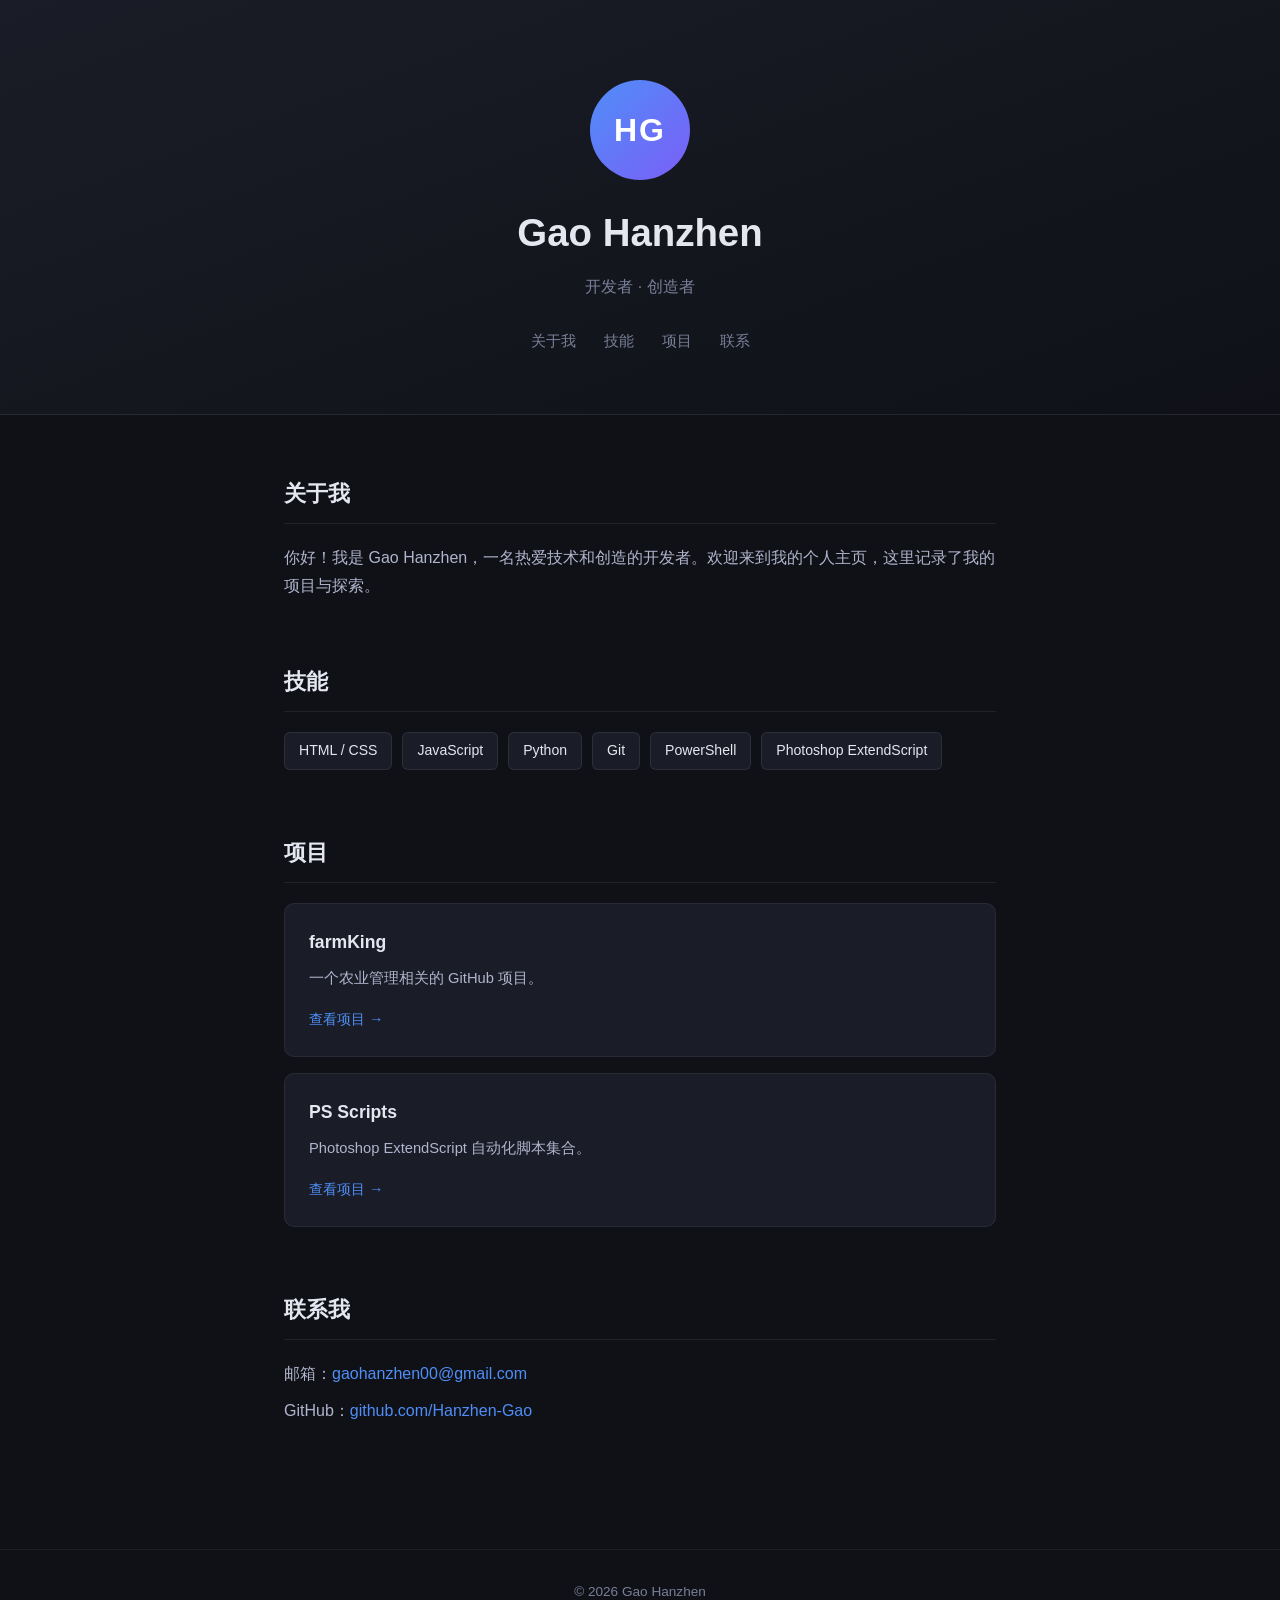
==== index.html @ 1c13c4ea "Initial personal portfolio page" ====
<!DOCTYPE html>
<html lang="zh-CN">
<head>
  <meta charset="UTF-8" />
  <meta name="viewport" content="width=device-width, initial-scale=1.0" />
  <title>Hanzhen Gao — 个人介绍</title>
  <link rel="stylesheet" href="style.css" />
</head>
<body>
  <header>
    <div class="avatar-wrapper">
      <div class="avatar-placeholder">HG</div>
    </div>
    <h1>Gao Hanzhen</h1>
    <p class="tagline">开发者 · 创造者</p>
    <nav>
      <a href="#about">关于我</a>
      <a href="#skills">技能</a>
      <a href="#projects">项目</a>
      <a href="#contact">联系</a>
    </nav>
  </header>

  <main>
    <section id="about">
      <h2>关于我</h2>
      <p>你好！我是 Gao Hanzhen，一名热爱技术和创造的开发者。欢迎来到我的个人主页，这里记录了我的项目与探索。</p>
    </section>

    <section id="skills">
      <h2>技能</h2>
      <div class="skill-grid">
        <span class="skill-tag">HTML / CSS</span>
        <span class="skill-tag">JavaScript</span>
        <span class="skill-tag">Python</span>
        <span class="skill-tag">Git</span>
        <span class="skill-tag">PowerShell</span>
        <span class="skill-tag">Photoshop ExtendScript</span>
      </div>
    </section>

    <section id="projects">
      <h2>项目</h2>
      <div class="project-card">
        <h3>farmKing</h3>
        <p>一个农业管理相关的 GitHub 项目。</p>
        <a href="https://github.com/Hanzhen-Gao/farmKing" target="_blank">查看项目 →</a>
      </div>
      <div class="project-card">
        <h3>PS Scripts</h3>
        <p>Photoshop ExtendScript 自动化脚本集合。</p>
        <a href="https://github.com/Hanzhen-Gao/ps-scripts" target="_blank">查看项目 →</a>
      </div>
    </section>

    <section id="contact">
      <h2>联系我</h2>
      <p>邮箱：<a href="mailto:gaohanzhen00@gmail.com">gaohanzhen00@gmail.com</a></p>
      <p>GitHub：<a href="https://github.com/Hanzhen-Gao" target="_blank">github.com/Hanzhen-Gao</a></p>
    </section>
  </main>

  <footer>
    <p>© 2026 Gao Hanzhen</p>
  </footer>
</body>
</html>
---- style.css ----
*, *::before, *::after {
  box-sizing: border-box;
  margin: 0;
  padding: 0;
}

:root {
  --accent: #4f8ef7;
  --bg: #0f1117;
  --surface: #1a1d27;
  --text: #e4e6f0;
  --muted: #7a7f99;
}

body {
  font-family: -apple-system, BlinkMacSystemFont, "Segoe UI", sans-serif;
  background: var(--bg);
  color: var(--text);
  line-height: 1.7;
}

/* Header */
header {
  text-align: center;
  padding: 80px 24px 60px;
  background: linear-gradient(160deg, #1a1d27 0%, #0f1117 100%);
  border-bottom: 1px solid #ffffff10;
}

.avatar-wrapper {
  margin-bottom: 20px;
}

.avatar-placeholder {
  width: 100px;
  height: 100px;
  border-radius: 50%;
  background: linear-gradient(135deg, var(--accent), #7b5ef8);
  display: inline-flex;
  align-items: center;
  justify-content: center;
  font-size: 2rem;
  font-weight: 700;
  color: #fff;
  letter-spacing: 2px;
}

header h1 {
  font-size: 2.4rem;
  font-weight: 700;
  margin-bottom: 8px;
}

.tagline {
  color: var(--muted);
  font-size: 1rem;
  margin-bottom: 28px;
}

nav {
  display: flex;
  justify-content: center;
  gap: 28px;
  flex-wrap: wrap;
}

nav a {
  color: var(--muted);
  text-decoration: none;
  font-size: 0.95rem;
  transition: color 0.2s;
}

nav a:hover {
  color: var(--accent);
}

/* Main */
main {
  max-width: 760px;
  margin: 0 auto;
  padding: 60px 24px;
}

section {
  margin-bottom: 64px;
}

section h2 {
  font-size: 1.4rem;
  font-weight: 600;
  margin-bottom: 20px;
  color: var(--text);
  padding-bottom: 10px;
  border-bottom: 1px solid #ffffff12;
}

section p {
  color: #b0b4cc;
  font-size: 1rem;
}

/* Skills */
.skill-grid {
  display: flex;
  flex-wrap: wrap;
  gap: 10px;
}

.skill-tag {
  background: var(--surface);
  border: 1px solid #ffffff14;
  border-radius: 6px;
  padding: 6px 14px;
  font-size: 0.88rem;
  color: var(--text);
}

/* Projects */
.project-card {
  background: var(--surface);
  border: 1px solid #ffffff10;
  border-radius: 10px;
  padding: 24px;
  margin-bottom: 16px;
  transition: border-color 0.2s;
}

.project-card:hover {
  border-color: var(--accent);
}

.project-card h3 {
  font-size: 1.1rem;
  margin-bottom: 8px;
}

.project-card p {
  font-size: 0.92rem;
  margin-bottom: 14px;
}

.project-card a {
  color: var(--accent);
  text-decoration: none;
  font-size: 0.9rem;
}

.project-card a:hover {
  text-decoration: underline;
}

/* Contact */
#contact p {
  margin-bottom: 10px;
}

#contact a {
  color: var(--accent);
  text-decoration: none;
}

#contact a:hover {
  text-decoration: underline;
}

/* Footer */
footer {
  text-align: center;
  padding: 30px 24px;
  color: var(--muted);
  font-size: 0.85rem;
  border-top: 1px solid #ffffff10;
}
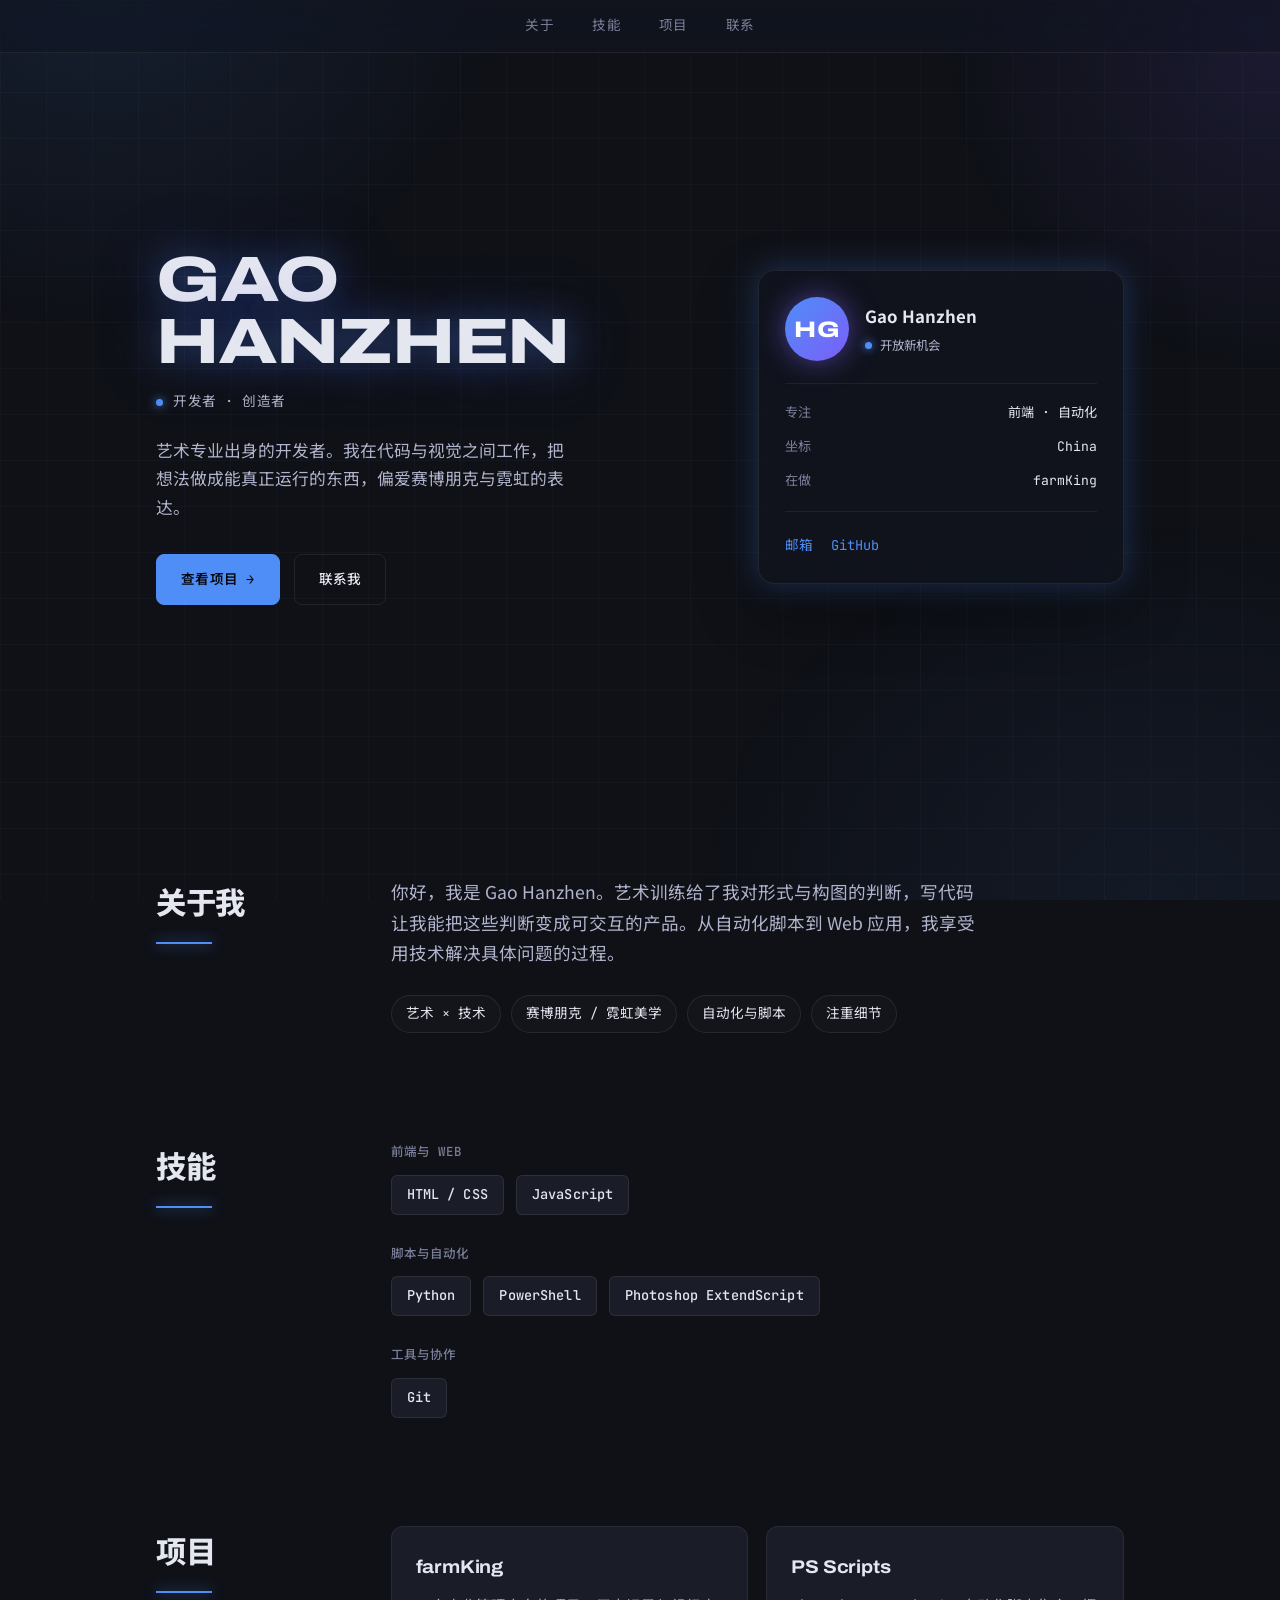
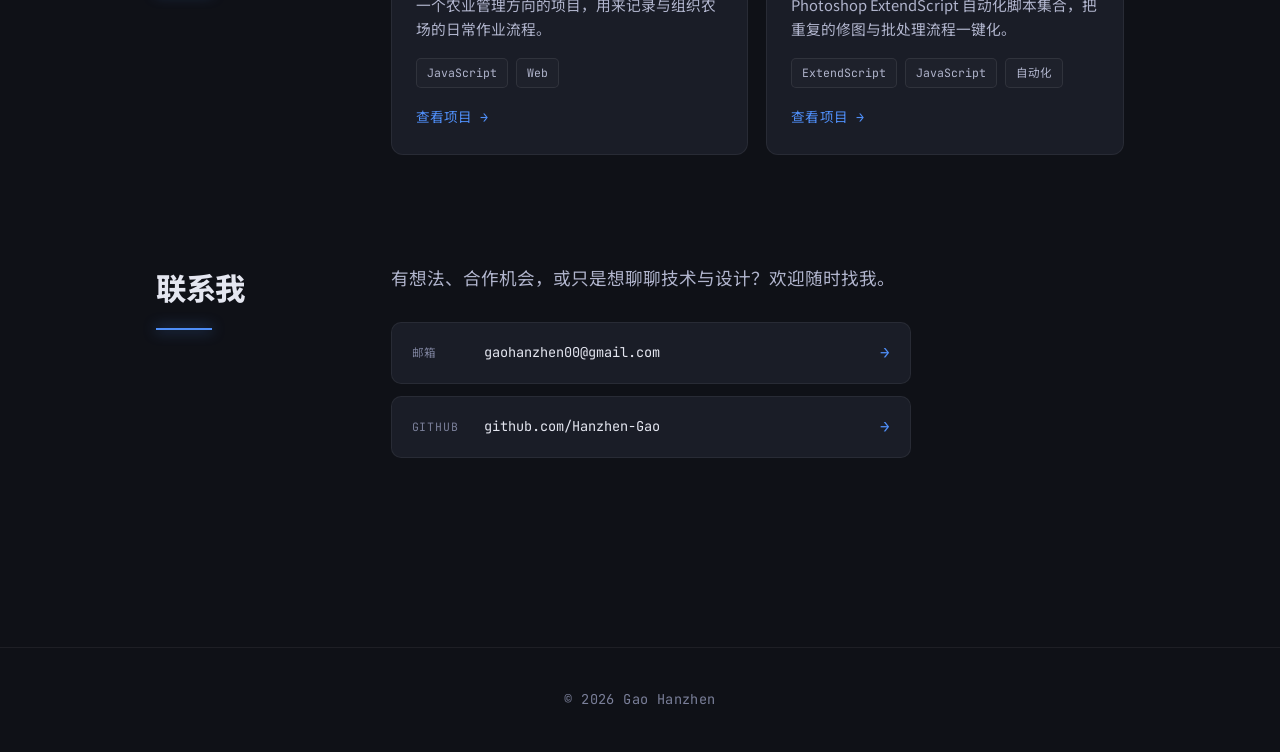
==== commit a19a624d: "重设计个人主页：Electric Canvas 设计系统与布局重构 - 字体系统：Archivo expanded 标题 / 思源黑体正文 / JetBrains Mono 标签 - 赛博朋克视觉：霓" ====
--- a/index.html
+++ b/index.html
@@ -3,65 +3,35 @@
 <head>
   <meta charset="UTF-8" />
   <meta name="viewport" content="width=device-width, initial-scale=1.0" />
-  <title>Hanzhen Gao — 个人介绍</title>
-  <link rel="stylesheet" href="style.css" />
+  <title>Hanzhen Gao</title>
+
+  <link rel="preconnect" href="https://fonts.googleapis.com" />
+  <link rel="preconnect" href="https://fonts.gstatic.com" crossorigin />
+  <link
+    rel="stylesheet"
+    href="https://fonts.googleapis.com/css2?family=Archivo:wdth,wght@62.5..125,100..900&family=JetBrains+Mono:wght@400;500;700&family=Noto+Sans+SC:wght@400;500;700;900&display=swap"
+  />
+
+  <link rel="stylesheet" href="css/variables.css" />
+  <link rel="stylesheet" href="css/base.css" />
+  <link rel="stylesheet" href="css/header.css" />
+  <link rel="stylesheet" href="css/sections.css" />
+  <link rel="stylesheet" href="css/components/button.css" />
+  <link rel="stylesheet" href="css/components/skill-tag.css" />
+  <link rel="stylesheet" href="css/components/project-card.css" />
+
+  <script type="module" src="js/main.js"></script>
 </head>
 <body>
-  <header>
-    <div class="avatar-wrapper">
-      <div class="avatar-placeholder">HG</div>
-    </div>
-    <h1>Gao Hanzhen</h1>
-    <p class="tagline">开发者 · 创造者</p>
-    <nav>
-      <a href="#about">关于我</a>
-      <a href="#skills">技能</a>
-      <a href="#projects">项目</a>
-      <a href="#contact">联系</a>
-    </nav>
-  </header>
+  <header></header>
 
   <main>
-    <section id="about">
-      <h2>关于我</h2>
-      <p>你好！我是 Gao Hanzhen，一名热爱技术和创造的开发者。欢迎来到我的个人主页，这里记录了我的项目与探索。</p>
-    </section>
-
-    <section id="skills">
-      <h2>技能</h2>
-      <div class="skill-grid">
-        <span class="skill-tag">HTML / CSS</span>
-        <span class="skill-tag">JavaScript</span>
-        <span class="skill-tag">Python</span>
-        <span class="skill-tag">Git</span>
-        <span class="skill-tag">PowerShell</span>
-        <span class="skill-tag">Photoshop ExtendScript</span>
-      </div>
-    </section>
-
-    <section id="projects">
-      <h2>项目</h2>
-      <div class="project-card">
-        <h3>farmKing</h3>
-        <p>一个农业管理相关的 GitHub 项目。</p>
-        <a href="https://github.com/Hanzhen-Gao/farmKing" target="_blank">查看项目 →</a>
-      </div>
-      <div class="project-card">
-        <h3>PS Scripts</h3>
-        <p>Photoshop ExtendScript 自动化脚本集合。</p>
-        <a href="https://github.com/Hanzhen-Gao/ps-scripts" target="_blank">查看项目 →</a>
-      </div>
-    </section>
-
-    <section id="contact">
-      <h2>联系我</h2>
-      <p>邮箱：<a href="mailto:gaohanzhen00@gmail.com">gaohanzhen00@gmail.com</a></p>
-      <p>GitHub：<a href="https://github.com/Hanzhen-Gao" target="_blank">github.com/Hanzhen-Gao</a></p>
-    </section>
+    <section id="about"></section>
+    <section id="skills"></section>
+    <section id="projects"></section>
+    <section id="contact"></section>
   </main>
 
-  <footer>
-    <p>© 2026 Gao Hanzhen</p>
-  </footer>
+  <footer><p></p></footer>
 </body>
 </html>
--- a/css/variables.css
+++ b/css/variables.css
@@ -0,0 +1,41 @@
+:root {
+  /* Colors */
+  --accent:  #4f8ef7;
+  --accent2: #7b5ef8;
+  --bg:      #0f1117;
+  --surface: #1a1d27;
+  --text:    #e4e6f0;
+  --muted:   #7a7f99;
+  --subtle:  #b0b4cc;
+  --border:  #ffffff10;
+  --border2: #ffffff14;
+
+  /* Typography — families */
+  --font-display: "Archivo", "Noto Sans SC", -apple-system, BlinkMacSystemFont, "Segoe UI", sans-serif;
+  --font-sans:    "Noto Sans SC", -apple-system, BlinkMacSystemFont, "Segoe UI", sans-serif;
+  --font-mono:    "JetBrains Mono", "Noto Sans SC", ui-monospace, "Cascadia Code", Consolas, monospace;
+
+  /* Typography — fluid scale (1.333 perfect fourth, strong contrast) */
+  --text-display: clamp(2.5rem, 7vw, 4rem);
+  --text-h2:      clamp(1.5rem, 3.2vw, 1.9rem);
+  --text-h3:      1.15rem;
+  --text-body:    1rem;
+  --text-label:   0.85rem;
+
+  /* Glow & effects */
+  --glow-blue:        0 0 32px rgba(79, 142, 247, 0.30);
+  --glow-blue-strong: 0 0 64px rgba(79, 142, 247, 0.45);
+  --glow-violet:      0 0 48px rgba(123, 94, 248, 0.35);
+  --grid-line:        rgba(123, 142, 200, 0.045);
+  --glass-bg:         rgba(18, 21, 31, 0.62);
+
+  /* Motion */
+  --ease-out-quart: cubic-bezier(0.25, 1, 0.5, 1);
+  --ease-out-expo:  cubic-bezier(0.16, 1, 0.3, 1);
+  --dur-fast: 0.2s;
+  --dur-med:  0.4s;
+
+  /* Spacing */
+  --section-gap: clamp(72px, 12vh, 140px);
+  --card-padding: 28px;
+}
--- a/css/base.css
+++ b/css/base.css
@@ -0,0 +1,104 @@
+*, *::before, *::after {
+  box-sizing: border-box;
+  margin: 0;
+  padding: 0;
+}
+
+html {
+  scroll-behavior: smooth;
+}
+
+body {
+  font-family: var(--font-sans);
+  font-size: var(--text-body);
+  background: var(--bg);
+  color: var(--text);
+  line-height: 1.75;
+  -webkit-font-smoothing: antialiased;
+  text-rendering: optimizeLegibility;
+  overflow-x: hidden;
+}
+
+/* Cyberpunk screen layer: corner neon bloom + faint scan grid, fixed behind content */
+body::before {
+  content: "";
+  position: fixed;
+  inset: 0;
+  z-index: -1;
+  pointer-events: none;
+  background:
+    radial-gradient(55vw 55vw at 8% -10%, rgba(79, 142, 247, 0.13), transparent 60%),
+    radial-gradient(48vw 48vw at 100% 4%, rgba(123, 94, 248, 0.12), transparent 55%),
+    radial-gradient(60vw 50vw at 90% 100%, rgba(79, 142, 247, 0.07), transparent 60%),
+    linear-gradient(var(--grid-line) 1px, transparent 1px),
+    linear-gradient(90deg, var(--grid-line) 1px, transparent 1px);
+  background-size: 100% 100%, 100% 100%, 100% 100%, 46px 46px, 46px 46px;
+}
+
+main {
+  max-width: 1080px;
+  margin: 0 auto;
+  padding: clamp(40px, 6vw, 80px) clamp(24px, 5vw, 56px) clamp(64px, 9vh, 110px);
+}
+
+/* Asymmetric section grid: sticky title column on the left, content on the right */
+section {
+  display: grid;
+  grid-template-columns: minmax(150px, 0.55fr) minmax(0, 2.2fr);
+  gap: clamp(20px, 4vw, 56px);
+  align-items: start;
+  margin-bottom: var(--section-gap);
+  scroll-margin-top: 96px;
+}
+
+.section-head {
+  position: sticky;
+  top: 96px;
+}
+
+section h2 {
+  position: relative;
+  font-family: var(--font-display);
+  font-size: var(--text-h2);
+  font-weight: 800;
+  font-stretch: 125%;
+  letter-spacing: -0.01em;
+  text-transform: uppercase;
+  color: var(--text);
+  padding-bottom: 14px;
+  text-wrap: balance;
+}
+
+/* Neon underline accent — a short glowing rule, not a full divider */
+section h2::after {
+  content: "";
+  position: absolute;
+  left: 0;
+  bottom: 0;
+  width: 56px;
+  height: 2px;
+  background: var(--accent);
+  box-shadow: 0 0 14px rgba(79, 142, 247, 0.85);
+}
+
+footer {
+  text-align: center;
+  padding: 40px 24px;
+  font-family: var(--font-mono);
+  color: var(--muted);
+  font-size: var(--text-label);
+  letter-spacing: 0.03em;
+  border-top: 1px solid var(--border);
+}
+
+@media (max-width: 760px) {
+  section {
+    grid-template-columns: 1fr;
+    gap: 18px;
+  }
+
+  .section-head {
+    position: static;
+    top: auto;
+  }
+}
--- a/css/header.css
+++ b/css/header.css
@@ -0,0 +1,234 @@
+/* ============ HERO: two-column asymmetric split ============ */
+header {
+  position: relative;
+  max-width: 1080px;
+  margin: 0 auto;
+  min-height: clamp(560px, 90vh, 800px);
+  display: flex;
+  align-items: center;
+  padding: clamp(120px, 16vh, 180px) clamp(24px, 5vw, 56px) clamp(64px, 10vh, 110px);
+}
+
+.hero-inner {
+  display: grid;
+  grid-template-columns: 1.25fr 0.85fr;
+  gap: clamp(36px, 5vw, 80px);
+  align-items: center;
+  width: 100%;
+}
+
+/* ---- left column: the lead ---- */
+.hero-lead h1 {
+  font-family: var(--font-display);
+  font-size: var(--text-display);
+  font-weight: 800;
+  font-stretch: 125%;
+  letter-spacing: -0.02em;
+  line-height: 0.98;
+  text-transform: uppercase;
+  text-wrap: balance;
+  margin-bottom: 16px;
+  text-shadow: 0 0 38px rgba(79, 142, 247, 0.42), 0 0 80px rgba(123, 94, 248, 0.22);
+}
+
+.tagline {
+  font-family: var(--font-mono);
+  color: var(--subtle);
+  font-size: var(--text-label);
+  letter-spacing: 0.04em;
+  margin-bottom: 22px;
+}
+
+.tagline::before {
+  content: "";
+  display: inline-block;
+  width: 7px;
+  height: 7px;
+  border-radius: 50%;
+  background: var(--accent);
+  box-shadow: 0 0 10px var(--accent);
+  margin-right: 10px;
+  vertical-align: middle;
+}
+
+.hero-intro {
+  color: var(--subtle);
+  font-size: 1.05rem;
+  line-height: 1.7;
+  max-width: 46ch;
+  margin-bottom: 32px;
+}
+
+.hero-actions {
+  display: flex;
+  gap: 14px;
+  flex-wrap: wrap;
+}
+
+/* ---- right column: frosted status panel ---- */
+.hero-panel {
+  background: var(--glass-bg);
+  backdrop-filter: blur(16px) saturate(150%);
+  -webkit-backdrop-filter: blur(16px) saturate(150%);
+  border: 1px solid var(--border2);
+  border-radius: 16px;
+  padding: 26px;
+  display: flex;
+  flex-direction: column;
+  gap: 22px;
+  box-shadow: var(--glow-blue), 0 24px 60px rgba(0, 0, 0, 0.45);
+}
+
+.hero-panel-head {
+  display: flex;
+  align-items: center;
+  gap: 16px;
+}
+
+.avatar-wrapper {
+  flex: none;
+  margin: 0;
+}
+
+.avatar-placeholder {
+  width: 64px;
+  height: 64px;
+  border-radius: 50%;
+  background: linear-gradient(135deg, var(--accent), var(--accent2));
+  display: inline-flex;
+  align-items: center;
+  justify-content: center;
+  font-family: var(--font-display);
+  font-size: 1.4rem;
+  font-weight: 800;
+  font-stretch: 125%;
+  color: #fff;
+  letter-spacing: 1px;
+  box-shadow: 0 0 28px rgba(123, 94, 248, 0.55);
+}
+
+.avatar-img {
+  width: 64px;
+  height: 64px;
+  border-radius: 50%;
+  object-fit: cover;
+  border: 1px solid var(--border2);
+  box-shadow: 0 0 28px rgba(79, 142, 247, 0.5);
+}
+
+.hero-panel-id {
+  display: flex;
+  flex-direction: column;
+  gap: 4px;
+}
+
+.hero-panel-name {
+  font-weight: 700;
+  font-size: 1.05rem;
+  color: var(--text);
+}
+
+.hero-panel-status {
+  font-family: var(--font-mono);
+  font-size: 0.78rem;
+  color: var(--subtle);
+  display: inline-flex;
+  align-items: center;
+}
+
+.status-dot {
+  flex: none;
+  display: inline-block;
+  width: 7px;
+  height: 7px;
+  border-radius: 50%;
+  background: var(--accent);
+  box-shadow: 0 0 8px var(--accent);
+  margin-right: 8px;
+}
+
+.hero-panel-info {
+  display: flex;
+  flex-direction: column;
+  gap: 11px;
+  border-top: 1px solid var(--border);
+  border-bottom: 1px solid var(--border);
+  padding: 18px 0;
+  margin: 0;
+}
+
+.info-row {
+  display: flex;
+  justify-content: space-between;
+  align-items: baseline;
+  font-family: var(--font-mono);
+  font-size: 0.82rem;
+  margin: 0;
+}
+
+.info-row dt {
+  color: var(--muted);
+}
+
+.info-row dd {
+  color: var(--text);
+  margin: 0;
+}
+
+.hero-panel-links {
+  display: flex;
+  gap: 18px;
+}
+
+.hero-panel-links a {
+  font-family: var(--font-mono);
+  font-size: var(--text-label);
+  color: var(--accent);
+  text-decoration: none;
+  transition: text-shadow var(--dur-fast) var(--ease-out-quart);
+}
+
+.hero-panel-links a:hover {
+  text-shadow: 0 0 12px rgba(79, 142, 247, 0.7);
+}
+
+/* ============ NAV: fixed frosted-glass bar ============ */
+nav {
+  position: fixed;
+  top: 0;
+  left: 0;
+  right: 0;
+  z-index: 100;
+  display: flex;
+  justify-content: center;
+  gap: clamp(18px, 3vw, 40px);
+  padding: 14px clamp(20px, 5vw, 56px);
+  background: var(--glass-bg);
+  backdrop-filter: blur(14px) saturate(160%);
+  -webkit-backdrop-filter: blur(14px) saturate(160%);
+  border-bottom: 1px solid var(--border);
+  flex-wrap: wrap;
+}
+
+nav a {
+  font-family: var(--font-mono);
+  color: var(--muted);
+  text-decoration: none;
+  font-size: var(--text-label);
+  letter-spacing: 0.02em;
+  transition: color var(--dur-fast) var(--ease-out-quart),
+              text-shadow var(--dur-fast) var(--ease-out-quart);
+}
+
+nav a:hover {
+  color: var(--accent);
+  text-shadow: 0 0 12px rgba(79, 142, 247, 0.7);
+}
+
+/* ============ responsive ============ */
+@media (max-width: 880px) {
+  .hero-inner {
+    grid-template-columns: 1fr;
+    gap: 36px;
+  }
+}
--- a/css/sections.css
+++ b/css/sections.css
@@ -0,0 +1,110 @@
+/* ============ ABOUT ============ */
+.about-lead {
+  font-size: 1.1rem;
+  color: var(--subtle);
+  max-width: 60ch;
+  margin-bottom: 26px;
+}
+
+.trait-list {
+  list-style: none;
+  display: flex;
+  flex-wrap: wrap;
+  gap: 10px;
+}
+
+.trait {
+  font-family: var(--font-mono);
+  font-size: var(--text-label);
+  color: var(--text);
+  padding: 6px 14px;
+  border: 1px solid var(--border2);
+  border-radius: 999px;
+  background: rgba(255, 255, 255, 0.02);
+}
+
+/* ============ SKILLS ============ */
+.skill-groups {
+  display: flex;
+  flex-direction: column;
+  gap: 28px;
+}
+
+.skill-group-name {
+  font-family: var(--font-mono);
+  font-size: 0.78rem;
+  font-weight: 500;
+  text-transform: uppercase;
+  letter-spacing: 0.08em;
+  color: var(--muted);
+  margin-bottom: 12px;
+}
+
+/* ============ PROJECTS ============ */
+.project-grid {
+  display: grid;
+  grid-template-columns: repeat(auto-fit, minmax(260px, 1fr));
+  gap: 18px;
+}
+
+/* ============ CONTACT ============ */
+.contact-intro {
+  font-size: 1.1rem;
+  color: var(--subtle);
+  max-width: 52ch;
+  margin-bottom: 28px;
+}
+
+.contact-links {
+  display: flex;
+  flex-direction: column;
+  gap: 12px;
+  max-width: 520px;
+}
+
+.contact-link {
+  display: flex;
+  align-items: center;
+  gap: 16px;
+  padding: 16px 20px;
+  border: 1px solid var(--border);
+  border-radius: 10px;
+  background: var(--surface);
+  text-decoration: none;
+  transition: border-color var(--dur-fast) var(--ease-out-quart),
+              box-shadow var(--dur-med) var(--ease-out-quart),
+              transform var(--dur-med) var(--ease-out-quart);
+}
+
+.contact-link:hover {
+  border-color: var(--accent);
+  box-shadow: var(--glow-blue);
+  transform: translateX(4px);
+}
+
+.contact-link-label {
+  font-family: var(--font-mono);
+  font-size: 0.72rem;
+  text-transform: uppercase;
+  letter-spacing: 0.08em;
+  color: var(--muted);
+  min-width: 56px;
+}
+
+.contact-link-text {
+  font-family: var(--font-mono);
+  font-size: var(--text-label);
+  color: var(--text);
+  flex: 1;
+  word-break: break-all;
+}
+
+.contact-link-arrow {
+  color: var(--accent);
+  font-family: var(--font-mono);
+  transition: transform var(--dur-fast) var(--ease-out-quart);
+}
+
+.contact-link:hover .contact-link-arrow {
+  transform: translateX(4px);
+}
--- a/css/components/button.css
+++ b/css/components/button.css
@@ -0,0 +1,43 @@
+.btn {
+  display: inline-flex;
+  align-items: center;
+  gap: 8px;
+  font-family: var(--font-mono);
+  font-size: var(--text-label);
+  font-weight: 500;
+  letter-spacing: 0.02em;
+  padding: 13px 24px;
+  border-radius: 8px;
+  text-decoration: none;
+  cursor: pointer;
+  transition: transform var(--dur-fast) var(--ease-out-quart),
+              box-shadow var(--dur-fast) var(--ease-out-quart),
+              border-color var(--dur-fast) var(--ease-out-quart),
+              color var(--dur-fast) var(--ease-out-quart),
+              background var(--dur-fast) var(--ease-out-quart);
+}
+
+.btn-primary {
+  background: var(--accent);
+  color: #06080f;
+  font-weight: 600;
+  border: 1px solid var(--accent);
+}
+
+.btn-primary:hover {
+  box-shadow: var(--glow-blue-strong);
+  transform: translateY(-2px);
+}
+
+.btn-ghost {
+  background: transparent;
+  color: var(--text);
+  border: 1px solid var(--border2);
+}
+
+.btn-ghost:hover {
+  border-color: var(--accent);
+  color: var(--accent);
+  box-shadow: 0 0 18px rgba(79, 142, 247, 0.2);
+  transform: translateY(-2px);
+}
--- a/css/components/skill-tag.css
+++ b/css/components/skill-tag.css
@@ -0,0 +1,26 @@
+.skill-grid {
+  display: flex;
+  flex-wrap: wrap;
+  gap: 12px;
+}
+
+.skill-tag {
+  background: var(--surface);
+  border: 1px solid var(--border2);
+  border-radius: 6px;
+  padding: 7px 15px;
+  font-family: var(--font-mono);
+  font-size: var(--text-label);
+  font-weight: 500;
+  letter-spacing: 0.01em;
+  color: var(--text);
+  transition: border-color var(--dur-fast) var(--ease-out-quart),
+              color var(--dur-fast) var(--ease-out-quart),
+              box-shadow var(--dur-fast) var(--ease-out-quart);
+}
+
+.skill-tag:hover {
+  border-color: var(--accent);
+  color: var(--accent);
+  box-shadow: 0 0 16px rgba(79, 142, 247, 0.22);
+}
--- a/css/components/project-card.css
+++ b/css/components/project-card.css
@@ -0,0 +1,67 @@
+.project-card {
+  position: relative;
+  display: flex;
+  flex-direction: column;
+  background: var(--surface);
+  border: 1px solid var(--border);
+  border-radius: 12px;
+  padding: 24px;
+  transition: border-color var(--dur-fast) var(--ease-out-quart),
+              box-shadow var(--dur-med) var(--ease-out-quart),
+              transform var(--dur-med) var(--ease-out-quart);
+}
+
+.project-card:hover {
+  border-color: var(--accent);
+  box-shadow: var(--glow-blue), inset 0 0 0 1px rgba(79, 142, 247, 0.25);
+  transform: translateY(-4px);
+}
+
+.project-name {
+  font-family: var(--font-display);
+  font-size: var(--text-h3);
+  font-weight: 700;
+  font-stretch: 110%;
+  letter-spacing: -0.01em;
+  margin-bottom: 10px;
+}
+
+.project-desc {
+  font-size: 0.92rem;
+  color: var(--subtle);
+  line-height: 1.6;
+  margin-bottom: 18px;
+  flex: 1;
+}
+
+.project-tags {
+  list-style: none;
+  display: flex;
+  flex-wrap: wrap;
+  gap: 8px;
+  margin-bottom: 18px;
+}
+
+.project-tags li {
+  font-family: var(--font-mono);
+  font-size: 0.72rem;
+  color: var(--subtle);
+  padding: 4px 10px;
+  border: 1px solid var(--border2);
+  border-radius: 5px;
+  background: rgba(255, 255, 255, 0.02);
+}
+
+.project-link {
+  font-family: var(--font-mono);
+  color: var(--accent);
+  text-decoration: none;
+  font-size: var(--text-label);
+  letter-spacing: 0.01em;
+  align-self: flex-start;
+  transition: text-shadow var(--dur-fast) var(--ease-out-quart);
+}
+
+.project-link:hover {
+  text-shadow: 0 0 12px rgba(79, 142, 247, 0.7);
+}
